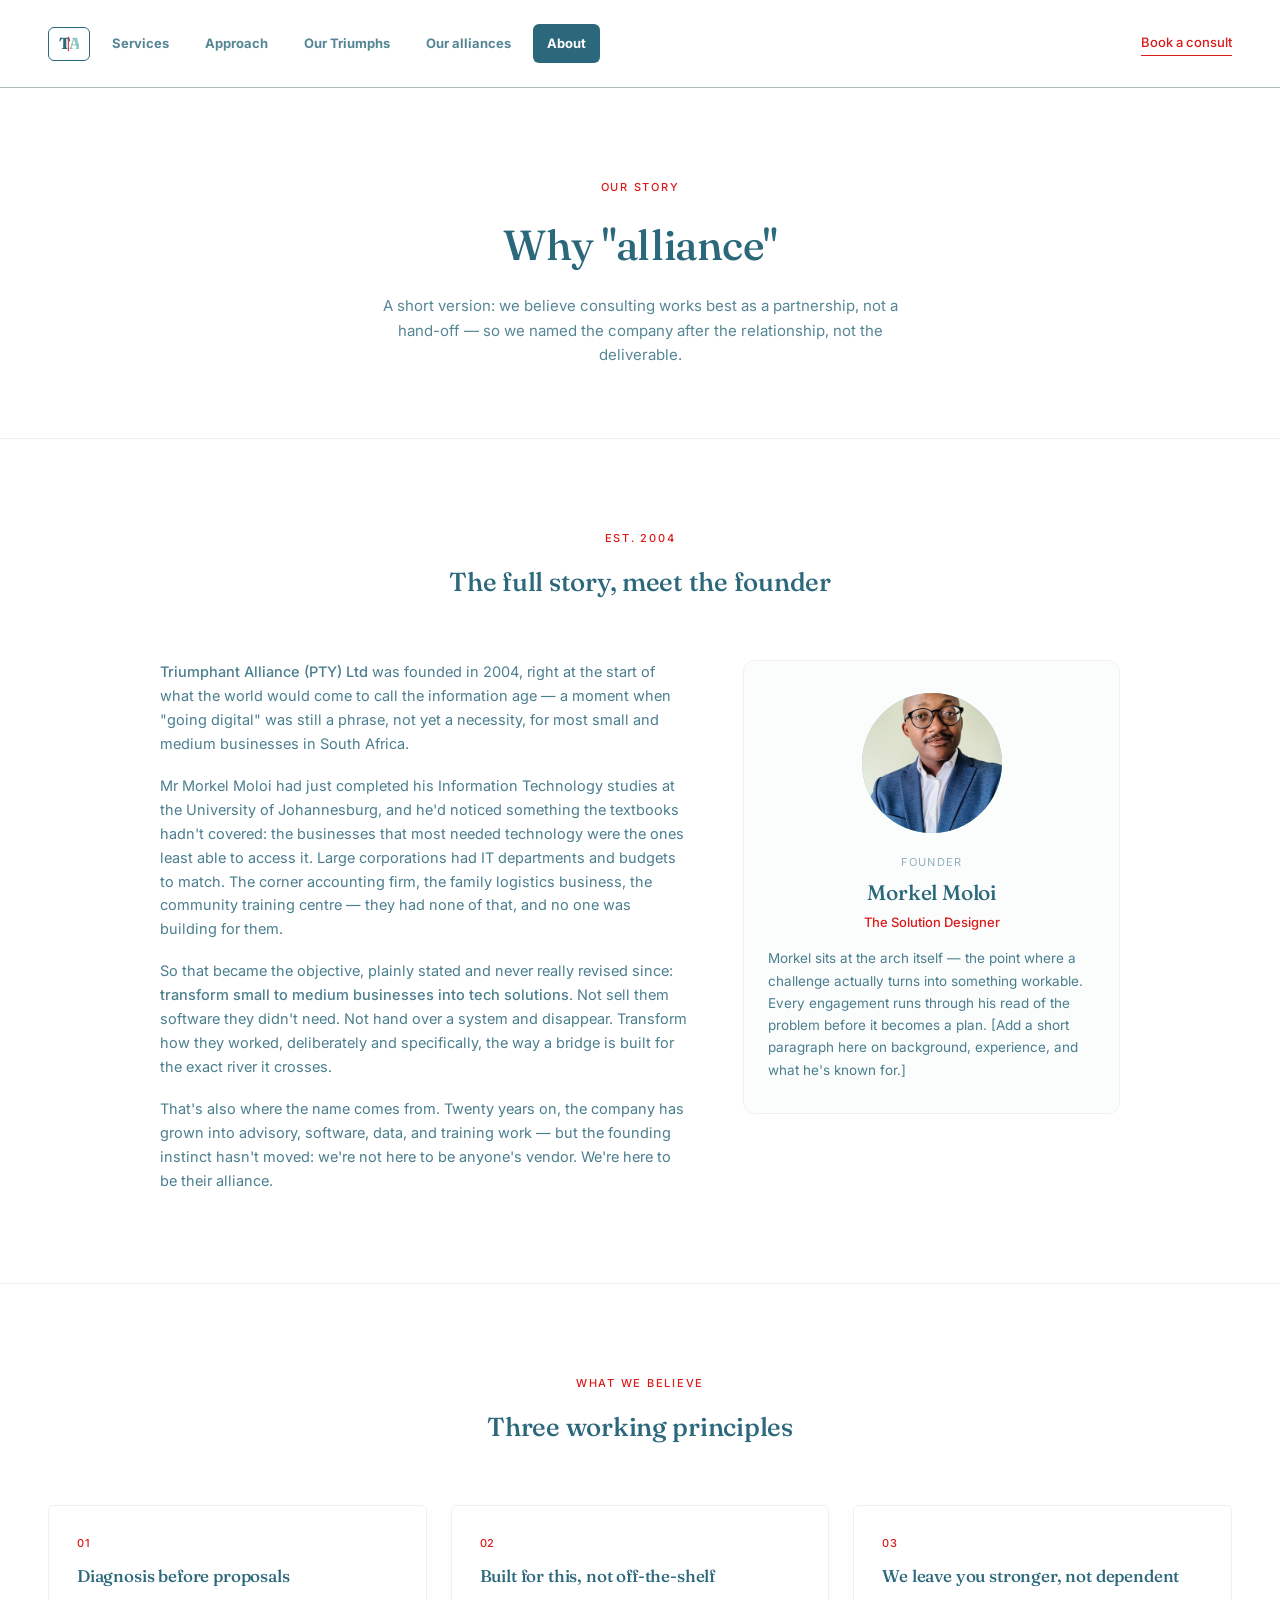
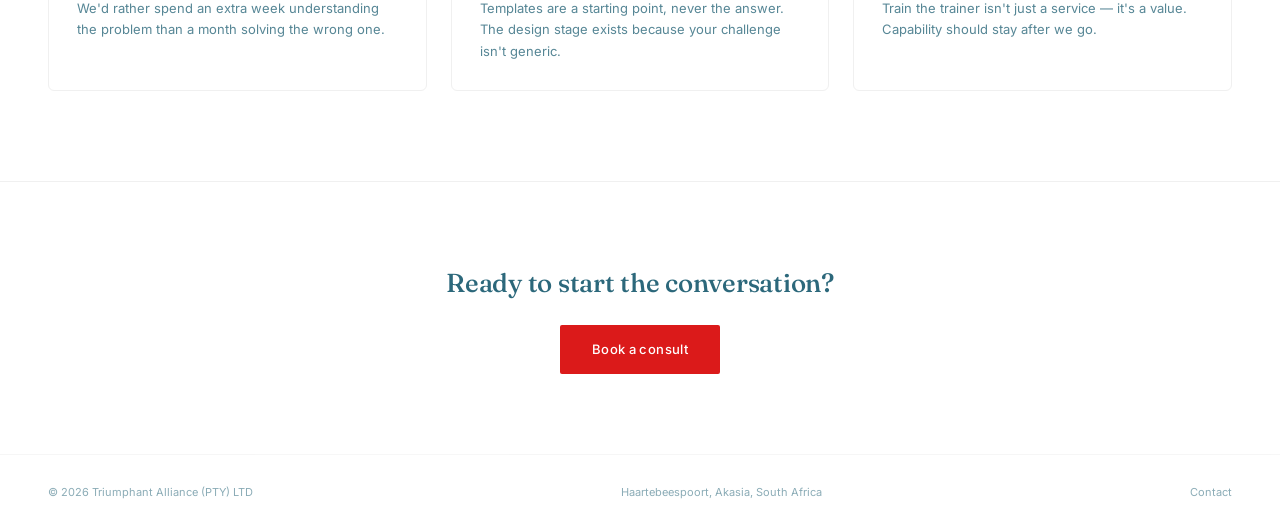
==== about.html @ 59408285 "initial site" ====
<!DOCTYPE html>
<html lang="en">
<head>
<script>document.documentElement.classList.add('js');</script>
<meta charset="UTF-8">
<meta name="viewport" content="width=device-width, initial-scale=1.0">
<title>About — Triumphant Alliance (PTY) LTD</title>
<link rel="icon" href="assets/favicon.svg" type="image/svg+xml">
<link rel="preconnect" href="https://fonts.googleapis.com">
<link rel="preconnect" href="https://fonts.gstatic.com" crossorigin>
<link href="https://fonts.googleapis.com/css2?family=Fraunces:opsz,wght@9..144,400;9..144,500;9..144,600&family=Inter:wght@400;500;600&display=swap" rel="stylesheet">
<link rel="stylesheet" href="css/style.css">
</head>
<body>

<header class="site-header">
<nav class="nav">
  <div class="links">
  <a href="index.html" class="home-icon" aria-label="Home">
    <svg width="20" height="20" viewBox="0 0 30 30">
      <text x="0" y="22" font-family="Fraunces, serif" font-size="24" font-weight="700" fill="#2C687B">T</text>
      <text x="15" y="22" font-family="Fraunces, serif" font-size="24" font-weight="700" fill="#8CC7C4">A</text>
      <line x1="14" y1="4" x2="14" y2="26" stroke="#DB1A1A" stroke-width="1.5"/>
    </svg>
  </a>
    <a href="services.html">Services</a>
    <a href="approach.html">Approach</a>
    <a href="work.html">Our Triumphs</a>
    <a href="clients.html">Our alliances</a>
    <a href="about.html" class="active">About</a>
  </div>
    <div class="nav-right">
<a href="contact.html" class="cta">Book a consult</a>
  <button class="nav-toggle" aria-label="Open menu" aria-expanded="false" onclick="var m=document.getElementById('mobileMenu'); var open=m.classList.toggle('open'); this.setAttribute('aria-expanded', open);">
    <svg width="22" height="22" viewBox="0 0 22 22"><line x1="2" y1="6" x2="20" y2="6" stroke="#2C687B" stroke-width="1.6" stroke-linecap="round"/><line x1="2" y1="11" x2="20" y2="11" stroke="#2C687B" stroke-width="1.6" stroke-linecap="round"/><line x1="2" y1="16" x2="20" y2="16" stroke="#2C687B" stroke-width="1.6" stroke-linecap="round"/></svg>
  </button>
  </div>
</nav>
<div class="mobile-menu" id="mobileMenu">
  <a href="index.html">Home</a>
  <a href="services.html">Services</a>
  <a href="approach.html">Approach</a>
  <a href="work.html">Our Triumphs</a>
  <a href="clients.html">Our alliances</a>
  <a href="about.html" class="active">About</a>
  <a href="contact.html" style="color:var(--red); font-weight:500;">Book a consult</a>
</div>
</header>

<div class="page-hero">
  <div class="eyebrow">Our story</div>
  <h1>Why "alliance"</h1>
  <p>A short version: we believe consulting works best as a partnership, not a hand-off — so we named the company after the relationship, not the deliverable.</p>
</div>

<div class="section" style="border-bottom:1px solid #f0f0f0;">
  <div class="section-head"><div class="eyebrow">Est. 2004</div><h2>The full story, meet the founder</h2></div>
  <div class="story-founder">
    <div class="story-col">
      <p><strong style="color:var(--deepteal); font-weight:500;">Triumphant Alliance (PTY) Ltd</strong> was founded in 2004, right at the start of what the world would come to call the information age — a moment when "going digital" was still a phrase, not yet a necessity, for most small and medium businesses in South Africa.</p>
      <p>Mr Morkel Moloi had just completed his Information Technology studies at the University of Johannesburg, and he'd noticed something the textbooks hadn't covered: the businesses that most needed technology were the ones least able to access it. Large corporations had IT departments and budgets to match. The corner accounting firm, the family logistics business, the community training centre — they had none of that, and no one was building for them.</p>
      <p>So that became the objective, plainly stated and never really revised since: <strong style="color:var(--deepteal); font-weight:500;">transform small to medium businesses into tech solutions</strong>. Not sell them software they didn't need. Not hand over a system and disappear. Transform how they worked, deliberately and specifically, the way a bridge is built for the exact river it crosses.</p>
      <p>That's also where the name comes from. Twenty years on, the company has grown into advisory, software, data, and training work — but the founding instinct hasn't moved: we're not here to be anyone's vendor. We're here to be their alliance.</p>
    </div>
    <div class="founder-col">
      <div class="photo-wrap" style="width:140px; height:140px; margin:0 auto 20px;"><img src="assets/morkel.jpg" alt="Morkel Moloi"></div>
      <div class="k" style="text-align:center;">Founder</div>
      <h3 style="text-align:center; font-size:21px; margin-bottom:2px;">Morkel Moloi</h3>
      <div class="role" style="text-align:center;">The Solution Designer</div>
      <p style="font-size:13.5px; opacity:0.85;">Morkel sits at the arch itself — the point where a challenge actually turns into something workable. Every engagement runs through his read of the problem before it becomes a plan. [Add a short paragraph here on background, experience, and what he's known for.]</p>
    </div>
  </div>
</div>

<div class="section">
  <div class="section-head"><div class="eyebrow">What we believe</div><h2>Three working principles</h2></div>
  <div class="card-grid">
    <div class="card">
      <div class="tag">01</div>
      <h3>Diagnosis before proposals</h3>
      <p>We'd rather spend an extra week understanding the problem than a month solving the wrong one.</p>
    </div>
    <div class="card">
      <div class="tag">02</div>
      <h3>Built for this, not off-the-shelf</h3>
      <p>Templates are a starting point, never the answer. The design stage exists because your challenge isn't generic.</p>
    </div>
    <div class="card">
      <div class="tag">03</div>
      <h3>We leave you stronger, not dependent</h3>
      <p>Train the trainer isn't just a service — it's a value. Capability should stay after we go.</p>
    </div>
  </div>
</div>

<div class="cta-band">
  <h2>Ready to start the conversation?</h2>
  <a href="contact.html" class="btn btn-primary">Book a consult</a>
</div>

<footer class="foot">
  <span>© <span id="year"></span> Triumphant Alliance (PTY) LTD</span>
  <span>Haartebeespoort, Akasia, South Africa</span>
  <span><a href="contact.html">Contact</a></span>
</footer>

<script src="js/main.js"></script>
<script>document.getElementById('year').textContent = new Date().getFullYear();</script>
</body>
</html>
---- css/style.css ----
:root{
  --red:#DB1A1A;
  --offwhite:#FFF6F6;
  --lightteal:#8CC7C4;
  --deepteal:#2C687B;
  --ink:#183842;
}
*{box-sizing:border-box; margin:0; padding:0;}
body{background:#fff; color:var(--deepteal); font-family:'Inter', sans-serif; line-height:1.65; font-size:16px;}
h1,h2,h3,h4{font-family:'Fraunces', serif; font-weight:500; letter-spacing:-0.01em; color:var(--deepteal);}
a{color:inherit; text-decoration:none;}
img{max-width:100%; display:block;}
.container{max-width:1080px; margin:0 auto; padding:0 48px;}
.eyebrow{font-size:11px; letter-spacing:0.16em; text-transform:uppercase; color:var(--red); font-weight:500;}

/* Header / Nav */
.site-header{background:#fff; z-index:1000;}
.nav{display:flex; justify-content:space-between; align-items:center; padding:24px 48px; border-bottom:1px solid rgba(24,56,66,0.35); position:relative;}
.nav .links{display:flex; align-items:center; gap:8px; font-size:13px;}
.nav .links a{opacity:0.8; font-weight:700; padding:9px 14px; border-radius:6px; transition:background-color .15s, color .15s, opacity .15s;}
.nav .links a:hover, .nav .links a.active, .nav .links a:focus{opacity:1; color:#fff; background-color:var(--deepteal);}
.nav .links .home-icon{display:flex; align-items:center; opacity:1; padding:6px 10px; border:1.5px solid var(--deepteal); border-radius:6px;}
.nav .links .home-icon:hover{background-color:var(--deepteal);}
.nav .links .home-icon svg{display:block;}
.nav .cta{font-size:13px; color:var(--red); font-weight:500; border-bottom:1px solid var(--red); padding-bottom:2px; white-space:nowrap;}
.nav-right{display:flex; align-items:center; gap:24px;}
.nav-toggle{display:none; background:none; border:none; cursor:pointer; padding:6px; align-items:center; justify-content:center;}
.nav-toggle svg{display:block;}
.mobile-menu{display:none; flex-direction:column; border-bottom:1px solid rgba(24,56,66,0.35); background:#fff;}
.mobile-menu a{padding:16px 24px; font-size:14px; font-weight:700; border-bottom:1px solid #f5f5f5; opacity:0.8; transition:background-color .15s, color .15s, opacity .15s;}
.mobile-menu a:hover, .mobile-menu a:active, .mobile-menu a.active{opacity:1; color:#fff; background-color:var(--deepteal);}
.mobile-menu.open{display:flex;}

@media (min-width:821px){
  .site-header{position:sticky; top:0;}
}
@media (max-width:820px){
  .nav{padding:18px 20px; border-bottom:none;}
  .nav .links{display:flex; gap:0;}
  .nav .links a:not(.home-icon){display:none;}
  .nav .cta{display:none;}
  .nav-toggle{display:flex;}
}

/* Buttons */
.btn{display:inline-block; font-size:13px; padding:14px 32px; border-radius:2px; letter-spacing:0.03em; font-weight:500;}
.btn-primary{background:var(--red); color:#fff;}
.btn-dark{background:var(--deepteal); color:#fff;}

/* Hero (page headers) */
.page-hero{padding:90px 48px 70px; text-align:center; border-bottom:1px solid #f0f0f0;}
.page-hero h1{font-size:clamp(28px, 6vw, 42px); max-width:720px; margin:14px auto 14px;}
.page-hero p{opacity:0.8; font-size:15px; max-width:520px; margin:0 auto;}
@media (max-width:600px){
  .page-hero{padding:56px 24px 46px;}
}

/* Services grid with hover tooltip */
.services-grid{display:grid; grid-template-columns:repeat(2,1fr); gap:1px; background:#f0f0f0; border:1px solid #f0f0f0; margin-top:8px;}
.service-item{background:#fff; padding:40px; position:relative; cursor:default;}
.service-item h3{font-size:19px; margin-bottom:8px;}
.service-item .tag{font-size:11px; opacity:0.5; letter-spacing:0.06em; text-transform:uppercase;}
.service-item .tooltip{
  position:absolute; left:40px; right:40px; bottom:0; top:0;
  background:var(--deepteal); color:#fff; padding:40px;
  opacity:0; transform:translateY(6px); pointer-events:none;
  transition:opacity .25s ease, transform .25s ease;
  display:flex; align-items:center;
}
.service-item:hover .tooltip{opacity:1; transform:translateY(0);}
.service-item .tooltip p{font-size:13.5px; line-height:1.6;}
@media (max-width:720px){
  .services-grid{grid-template-columns:1fr;}
  .service-item .tooltip{position:static; opacity:1; transform:none; pointer-events:auto; margin-top:12px; padding:20px;}
}

/* Approach flow (3 moves, icon-led) */
.flow-section{padding:90px 48px;}
.flow{display:flex; align-items:stretch; justify-content:center; gap:0; max-width:900px; margin:24px auto 0;}
.flow-step{flex:0 0 220px; text-align:center; padding:28px 18px; border-radius:12px; display:flex; flex-direction:column;}
html.js .flow-step{opacity:0; transform:translateY(14px); transition:opacity .6s ease, transform .6s ease;}
html.js .flow-step.reveal{opacity:1; transform:translateY(0);}
.flow-step .icon{width:64px; height:64px; margin:0 auto 20px; display:flex; align-items:center; justify-content:center; border:1px solid rgba(44,104,123,0.2); border-radius:50%;}
.flow-step .num{font-size:11px; letter-spacing:0.12em; text-transform:uppercase; opacity:0.5; margin-bottom:8px;}
.flow-step h3{font-size:18px; margin-bottom:10px;}
.flow-step p{font-size:13px; opacity:0.85; max-width:190px; margin:0 auto;}
.step-diagnose{background-color:rgba(143,42,42,0.2);}
.step-diagnose p{color:#2C687B;}
.step-design{background-color:rgba(27,58,66,0.2);}
.step-design p{color:#1B3A42;}
.step-deliver{background-color:rgba(44,104,123,0.2);}
.step-deliver p{color:#8F2A2A;}
.flow-arrow{flex:0 0 60px; display:flex; align-items:center; justify-content:center; padding-top:22px;}
html.js .flow-arrow svg path{stroke-dasharray:40; stroke-dashoffset:40; transition:stroke-dashoffset .8s ease;}
html.js .flow.reveal .flow-arrow svg path{stroke-dashoffset:0;}
@media (max-width:760px){
  .flow{flex-direction:column; align-items:center; gap:8px;}
  .flow-arrow{transform:rotate(90deg); padding:4px 0;}
  .flow-step{flex:none; width:100%; max-width:260px;}
}
.bridge-section{padding:90px 48px; background:#FBFDFC; border-top:1px solid #f0f0f0; border-bottom:1px solid #f0f0f0;}
.bridge-head{text-align:center; margin-bottom:56px;}
.bridge-head h2{font-size:26px; max-width:480px; margin:14px auto 0;}
.bridge-diagram{position:relative; max-width:760px; margin:0 auto;}
.btrack{display:flex; align-items:flex-end; justify-content:space-between; position:relative;}
.bpost{flex:0 0 200px; text-align:center; z-index:2;}
html.js .bpost{opacity:0; transform:translateY(10px); transition:opacity .6s ease, transform .6s ease;}
html.js .bpost.reveal{opacity:1; transform:translateY(0);}
html.js .bpost.solution{transition-delay:2.6s;}
.bpost .dot{width:14px; height:14px; border-radius:50%; margin:0 auto 18px; background:var(--deepteal);}
.bpost.solution .dot{background:var(--red);}
.bpost .k{font-size:11px; letter-spacing:0.12em; text-transform:uppercase; opacity:0.5; margin-bottom:6px;}
.bpost .v{font-family:'Fraunces',serif; font-size:19px;}
.bpost.solution .v{color:var(--red);}
.bpost p{font-size:12.5px; opacity:0.8; margin-top:8px; max-width:180px; margin-left:auto; margin-right:auto;}
.barch{flex:1; height:80px; position:relative; margin:0 -10px;}
.barch svg{width:100%; height:100%; display:block; overflow:visible;}
html.js .barch path.arch-left{stroke-dasharray:300; stroke-dashoffset:300; transition:stroke-dashoffset 1s cubic-bezier(.4,0,.2,1) 0s;}
html.js .barch path.arch-right{stroke-dasharray:300; stroke-dashoffset:300; transition:stroke-dashoffset 1s cubic-bezier(.4,0,.2,1) 1.6s;}
html.js .bridge-diagram.reveal .barch path{stroke-dashoffset:0;}
.barch-label{position:absolute; top:-38px; left:50%; transform:translateX(-50%); text-align:center;}
html.js .barch-label{opacity:0; transition:opacity .5s ease 1s;}
html.js .bridge-diagram.reveal .barch-label{opacity:1;}
.barch-label .k{font-size:11px; letter-spacing:0.12em; text-transform:uppercase; opacity:0.5;}
.barch-label .v{font-family:'Fraunces',serif; font-size:16px; color:#3a9088; font-weight:500; border:1.5px solid var(--red); border-radius:6px; padding:3px 12px; display:inline-block; margin-top:4px;}

@media (max-width:640px){
  .bridge-section{padding:56px 24px;}
  .bridge-diagram{display:flex; flex-direction:column; align-items:center;}
  .barch-label{position:static; transform:none; margin-bottom:28px; opacity:1; transition:none;}
  .btrack{flex-direction:column; align-items:center; gap:0;}
  .bpost{flex:none; width:100%; max-width:280px;}
  .barch{width:2px; height:56px; flex:none; margin:4px 0; background:var(--lightteal); opacity:0.5; border-radius:1px;}
  .barch svg{display:none;}
}

/* Process strip */
.strip{display:grid; grid-template-columns:repeat(3,1fr); border-bottom:1px solid #f0f0f0;}
.scard{padding:56px 40px; border-right:1px solid #f0f0f0;}
.scard:last-child{border-right:none;}
.scard .num{font-size:12px; opacity:0.4; margin-bottom:14px;}
.scard h3{font-size:17px; margin-bottom:10px;}
.scard p{font-size:13px; opacity:0.8;}
@media (max-width:720px){ .strip{grid-template-columns:1fr;} .scard{border-right:none; border-bottom:1px solid #f0f0f0;} }

/* Story + founder side by side (about page) */
.story-founder{display:grid; grid-template-columns:1.4fr 1fr; gap:56px; max-width:960px; margin:0 auto; align-items:start;}
.story-col p{font-size:14.5px; opacity:0.85; margin-bottom:18px;}
.story-col p:last-child{margin-bottom:0;}
.founder-col{background:var(--tan, #FBFDFC); border:1px solid #f0f0f0; border-radius:12px; padding:32px 24px;}
.founder-col .photo-wrap{border-radius:50%; overflow:hidden; background:var(--lightteal);}
.founder-col .photo-wrap img{width:100%; height:100%; object-fit:cover; filter:grayscale(15%) contrast(1.02);}
.founder-col .k{font-size:11px; letter-spacing:0.12em; text-transform:uppercase; opacity:0.5; margin-bottom:4px;}
.founder-col .role{font-size:13px; color:var(--red); font-weight:500; margin-bottom:14px; text-align:center;}
@media (max-width:820px){
  .story-founder{grid-template-columns:1fr; gap:32px;}
  .founder-col{max-width:360px; margin:0 auto;}
}

/* Person / founder card */
.people{padding:90px 48px; border-bottom:1px solid #f0f0f0;}
.people-head{text-align:center; margin-bottom:56px;}
.people-head h2{font-size:26px; margin-top:14px;}
.person{display:flex; align-items:center; gap:48px; max-width:680px; margin:0 auto;}
.person .photo-wrap{flex:0 0 180px; height:180px; border-radius:50%; overflow:hidden; background:var(--lightteal);}
.person .photo-wrap img{width:100%; height:100%; object-fit:cover; filter:grayscale(15%) contrast(1.02);}
.person .info .k{font-size:11px; letter-spacing:0.12em; text-transform:uppercase; opacity:0.5; margin-bottom:6px;}
.person .info h3{font-size:24px; margin-bottom:4px;}
.person .info .role{font-size:13px; color:var(--red); font-weight:500; margin-bottom:14px;}
.person .info p{font-size:13.5px; opacity:0.85; max-width:380px;}
@media (max-width:640px){ .person{flex-direction:column; text-align:center;} }

/* Generic content sections */
.section{padding:90px 48px; border-bottom:1px solid #f0f0f0;}
.section-head{text-align:center; margin-bottom:56px;}
.section-head h2{font-size:26px; margin-top:14px;}
.two-col{display:grid; grid-template-columns:1fr 1fr; gap:48px; max-width:900px; margin:0 auto;}
.two-col p{font-size:14px; opacity:0.85; margin-bottom:14px;}
@media (max-width:720px){ .two-col{grid-template-columns:1fr;} }

/* Cards (work / clients) */
.card-grid{display:grid; grid-template-columns:repeat(3,1fr); gap:24px; margin-top:8px;}
.card{border:1px solid #f0f0f0; border-radius:6px; padding:28px; background:#fff;}
.card .tag{font-size:11px; color:var(--red); font-weight:500; letter-spacing:0.06em; text-transform:uppercase; margin-bottom:10px;}
.card h3{font-size:17px; margin-bottom:8px;}
.card p{font-size:13px; opacity:0.8;}
@media (max-width:820px){ .card-grid{grid-template-columns:1fr 1fr;} }
@media (max-width:560px){ .card-grid{grid-template-columns:1fr;} }

.logo-grid{display:grid; grid-template-columns:repeat(4,1fr); gap:1px; background:#f0f0f0; border:1px solid #f0f0f0; margin-top:8px;}
.logo-tile{background:#fff; height:110px; display:flex; align-items:center; justify-content:center; font-family:'Fraunces',serif; font-size:14px; padding:16px;}
.logo-tile img{max-width:100%; max-height:100%; object-fit:contain;}
@media (max-width:720px){ .logo-grid{grid-template-columns:repeat(2,1fr);} }

blockquote{font-family:'Fraunces',serif; font-size:20px; text-align:center; max-width:640px; margin:40px auto 0; color:var(--deepteal); font-style:normal;}
blockquote cite{display:block; font-family:'Inter',sans-serif; font-size:12px; opacity:0.6; margin-top:14px; font-style:normal;}

/* Contact */
.contact-grid{display:grid; grid-template-columns:1fr 1fr; gap:56px; max-width:900px; margin:0 auto;}
.contact-details .row{display:flex; gap:14px; margin-bottom:22px; font-size:14px;}
.contact-details .row .k{font-size:11px; letter-spacing:0.1em; text-transform:uppercase; opacity:0.5; display:block; margin-bottom:2px;}
.contact-form label{display:block; font-size:12px; letter-spacing:0.04em; text-transform:uppercase; opacity:0.6; margin-bottom:6px;}
.contact-form input, .contact-form textarea{
  width:100%; padding:12px 14px; border:1px solid #ddd; border-radius:4px; font-family:'Inter',sans-serif; font-size:14px;
  margin-bottom:18px; color:var(--deepteal);
}
.contact-form textarea{min-height:120px; resize:vertical;}
.contact-form button{border:none; cursor:pointer; font-family:'Inter',sans-serif;}
@media (max-width:720px){ .contact-grid{grid-template-columns:1fr;} }

/* CTA band */
.cta-band{padding:80px 48px; text-align:center;}
.cta-band h2{font-size:26px; margin-bottom:20px;}

/* Footer */
.foot{padding:28px 48px; border-top:1px solid #f0f0f0; display:flex; justify-content:space-between; font-size:11px; opacity:0.55; flex-wrap:wrap; gap:10px;}

/* Scroll cue (home only) */
.scroll-cue{display:flex; flex-direction:column; align-items:center; gap:8px; margin-top:56px; cursor:pointer; opacity:0.55;}
.scroll-cue span{font-size:10px; letter-spacing:0.14em; text-transform:uppercase;}
.scroll-cue .chev{animation:bob 1.8s ease-in-out infinite;}
@keyframes bob{0%,100%{transform:translateY(0); opacity:0.4;} 50%{transform:translateY(6px); opacity:0.9;}}

/* General mobile spacing */
@media (max-width:600px){
  .container, .section, .people, .cta-band, .foot{padding-left:24px; padding-right:24px;}
  .section, .people{padding-top:56px; padding-bottom:56px;}
  .cta-band{padding-top:56px; padding-bottom:56px;}
  .card-grid{gap:16px;}
  .contact-grid{gap:36px;}
  blockquote{font-size:17px;}
}
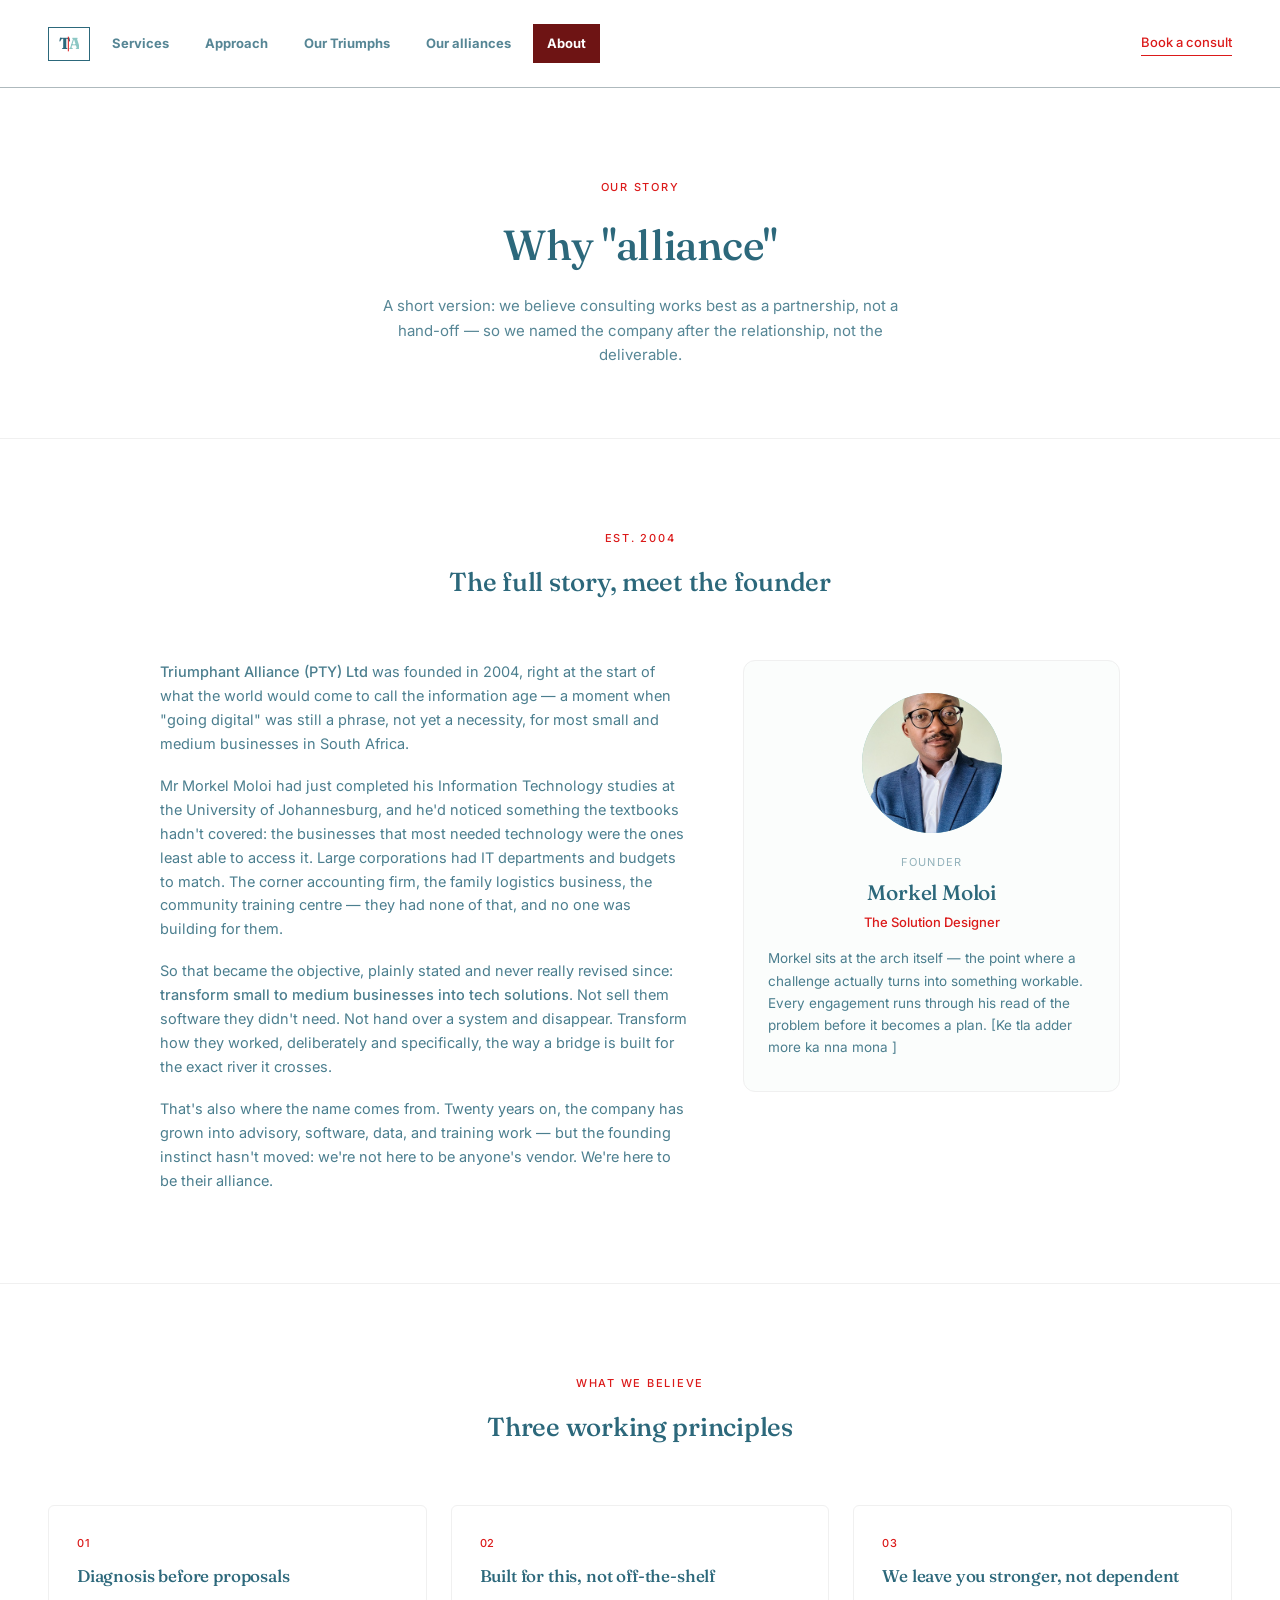
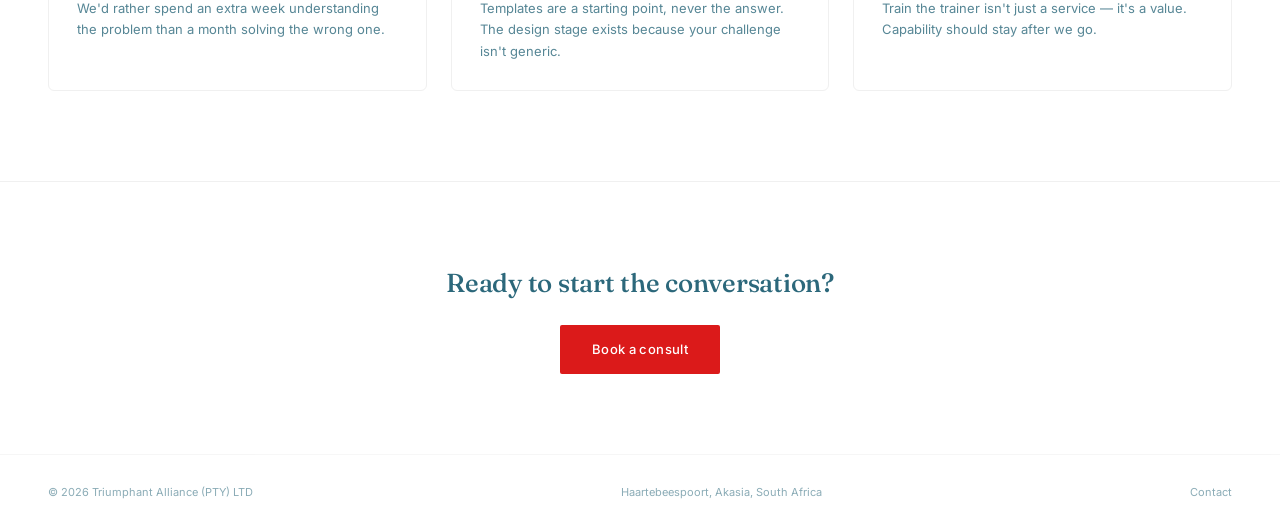
==== commit 5d4db479: "fix bridge animation timing and mobile reveal order" ====
--- a/about.html
+++ b/about.html
@@ -67,7 +67,7 @@
       <div class="k" style="text-align:center;">Founder</div>
       <h3 style="text-align:center; font-size:21px; margin-bottom:2px;">Morkel Moloi</h3>
       <div class="role" style="text-align:center;">The Solution Designer</div>
-      <p style="font-size:13.5px; opacity:0.85;">Morkel sits at the arch itself — the point where a challenge actually turns into something workable. Every engagement runs through his read of the problem before it becomes a plan. [Add a short paragraph here on background, experience, and what he's known for.]</p>
+      <p style="font-size:13.5px; opacity:0.85;">Morkel sits at the arch itself — the point where a challenge actually turns into something workable. Every engagement runs through his read of the problem before it becomes a plan. [Ke tla adder more ka nna mona ]</p>
     </div>
   </div>
 </div>
--- a/css/style.css
+++ b/css/style.css
@@ -1,5 +1,6 @@
 :root{
   --red:#DB1A1A;
+  --maroon:#6E1414;
   --offwhite:#FFF6F6;
   --lightteal:#8CC7C4;
   --deepteal:#2C687B;
@@ -12,15 +13,17 @@
 img{max-width:100%; display:block;}
 .container{max-width:1080px; margin:0 auto; padding:0 48px;}
 .eyebrow{font-size:11px; letter-spacing:0.16em; text-transform:uppercase; color:var(--red); font-weight:500;}
+.flash-arrow{display:inline-block; font-weight:900; font-size:1.15em; animation:arrow-flash 2.2s ease-in-out infinite;}
+@keyframes arrow-flash{0%,100%{opacity:1;} 50%{opacity:0.25;}}
 
 /* Header / Nav */
 .site-header{background:#fff; z-index:1000;}
 .nav{display:flex; justify-content:space-between; align-items:center; padding:24px 48px; border-bottom:1px solid rgba(24,56,66,0.35); position:relative;}
 .nav .links{display:flex; align-items:center; gap:8px; font-size:13px;}
-.nav .links a{opacity:0.8; font-weight:700; padding:9px 14px; border-radius:6px; transition:background-color .15s, color .15s, opacity .15s;}
-.nav .links a:hover, .nav .links a.active, .nav .links a:focus{opacity:1; color:#fff; background-color:var(--deepteal);}
-.nav .links .home-icon{display:flex; align-items:center; opacity:1; padding:6px 10px; border:1.5px solid var(--deepteal); border-radius:6px;}
-.nav .links .home-icon:hover{background-color:var(--deepteal);}
+.nav .links a{opacity:0.8; font-weight:700; padding:9px 14px; border-radius:0; transition:background-color .15s, color .15s, opacity .15s;}
+.nav .links a:hover, .nav .links a.active, .nav .links a:focus{opacity:1; color:#fff; background-color:var(--maroon);}
+.nav .links .home-icon{display:flex; align-items:center; opacity:1; padding:6px 10px; border:1.5px solid var(--deepteal); border-radius:0;}
+.nav .links .home-icon:hover{background-color:var(--maroon);}
 .nav .links .home-icon svg{display:block;}
 .nav .cta{font-size:13px; color:var(--red); font-weight:500; border-bottom:1px solid var(--red); padding-bottom:2px; white-space:nowrap;}
 .nav-right{display:flex; align-items:center; gap:24px;}
@@ -28,7 +31,7 @@
 .nav-toggle svg{display:block;}
 .mobile-menu{display:none; flex-direction:column; border-bottom:1px solid rgba(24,56,66,0.35); background:#fff;}
 .mobile-menu a{padding:16px 24px; font-size:14px; font-weight:700; border-bottom:1px solid #f5f5f5; opacity:0.8; transition:background-color .15s, color .15s, opacity .15s;}
-.mobile-menu a:hover, .mobile-menu a:active, .mobile-menu a.active{opacity:1; color:#fff; background-color:var(--deepteal);}
+.mobile-menu a:hover, .mobile-menu a:active, .mobile-menu a.active{opacity:1; color:#fff; background-color:var(--maroon);}
 .mobile-menu.open{display:flex;}
 
 @media (min-width:821px){
@@ -106,7 +109,7 @@
 .bpost{flex:0 0 200px; text-align:center; z-index:2;}
 html.js .bpost{opacity:0; transform:translateY(10px); transition:opacity .6s ease, transform .6s ease;}
 html.js .bpost.reveal{opacity:1; transform:translateY(0);}
-html.js .bpost.solution{transition-delay:2.6s;}
+html.js .bpost.solution{transition-delay:3s;}
 .bpost .dot{width:14px; height:14px; border-radius:50%; margin:0 auto 18px; background:var(--deepteal);}
 .bpost.solution .dot{background:var(--red);}
 .bpost .k{font-size:11px; letter-spacing:0.12em; text-transform:uppercase; opacity:0.5; margin-bottom:6px;}
@@ -115,11 +118,11 @@
 .bpost p{font-size:12.5px; opacity:0.8; margin-top:8px; max-width:180px; margin-left:auto; margin-right:auto;}
 .barch{flex:1; height:80px; position:relative; margin:0 -10px;}
 .barch svg{width:100%; height:100%; display:block; overflow:visible;}
-html.js .barch path.arch-left{stroke-dasharray:300; stroke-dashoffset:300; transition:stroke-dashoffset 1s cubic-bezier(.4,0,.2,1) 0s;}
-html.js .barch path.arch-right{stroke-dasharray:300; stroke-dashoffset:300; transition:stroke-dashoffset 1s cubic-bezier(.4,0,.2,1) 1.6s;}
+html.js .barch path.arch-left{stroke-dasharray:300; stroke-dashoffset:300; transition:stroke-dashoffset .7s cubic-bezier(.16,1,.3,1) 0s;}
+html.js .barch path.arch-right{stroke-dasharray:300; stroke-dashoffset:300; transition:stroke-dashoffset 2.3s cubic-bezier(.65,0,.35,1) .7s;}
 html.js .bridge-diagram.reveal .barch path{stroke-dashoffset:0;}
-.barch-label{position:absolute; top:-38px; left:50%; transform:translateX(-50%); text-align:center;}
-html.js .barch-label{opacity:0; transition:opacity .5s ease 1s;}
+.barch-label{position:absolute; top:-26px; left:50%; transform:translateX(-50%); text-align:center;}
+html.js .barch-label{opacity:0; transition:opacity .4s ease .55s;}
 html.js .bridge-diagram.reveal .barch-label{opacity:1;}
 .barch-label .k{font-size:11px; letter-spacing:0.12em; text-transform:uppercase; opacity:0.5;}
 .barch-label .v{font-family:'Fraunces',serif; font-size:16px; color:#3a9088; font-weight:500; border:1.5px solid var(--red); border-radius:6px; padding:3px 12px; display:inline-block; margin-top:4px;}
@@ -127,10 +130,11 @@
 @media (max-width:640px){
   .bridge-section{padding:56px 24px;}
   .bridge-diagram{display:flex; flex-direction:column; align-items:center;}
-  .barch-label{position:static; transform:none; margin-bottom:28px; opacity:1; transition:none;}
-  .btrack{flex-direction:column; align-items:center; gap:0;}
-  .bpost{flex:none; width:100%; max-width:280px;}
-  .barch{width:2px; height:56px; flex:none; margin:4px 0; background:var(--lightteal); opacity:0.5; border-radius:1px;}
+  .btrack{display:contents;}
+  .bpost.challenge{order:1; flex:none; width:100%; max-width:280px;}
+  .barch-label{order:2; position:static; transform:none; margin:20px 0; opacity:1; transition:none;}
+  .barch{order:3; width:2px; height:56px; flex:none; margin:4px 0; background:var(--lightteal); opacity:0.5; border-radius:1px;}
+  .bpost.solution{order:4; flex:none; width:100%; max-width:280px;}
   .barch svg{display:none;}
 }
 
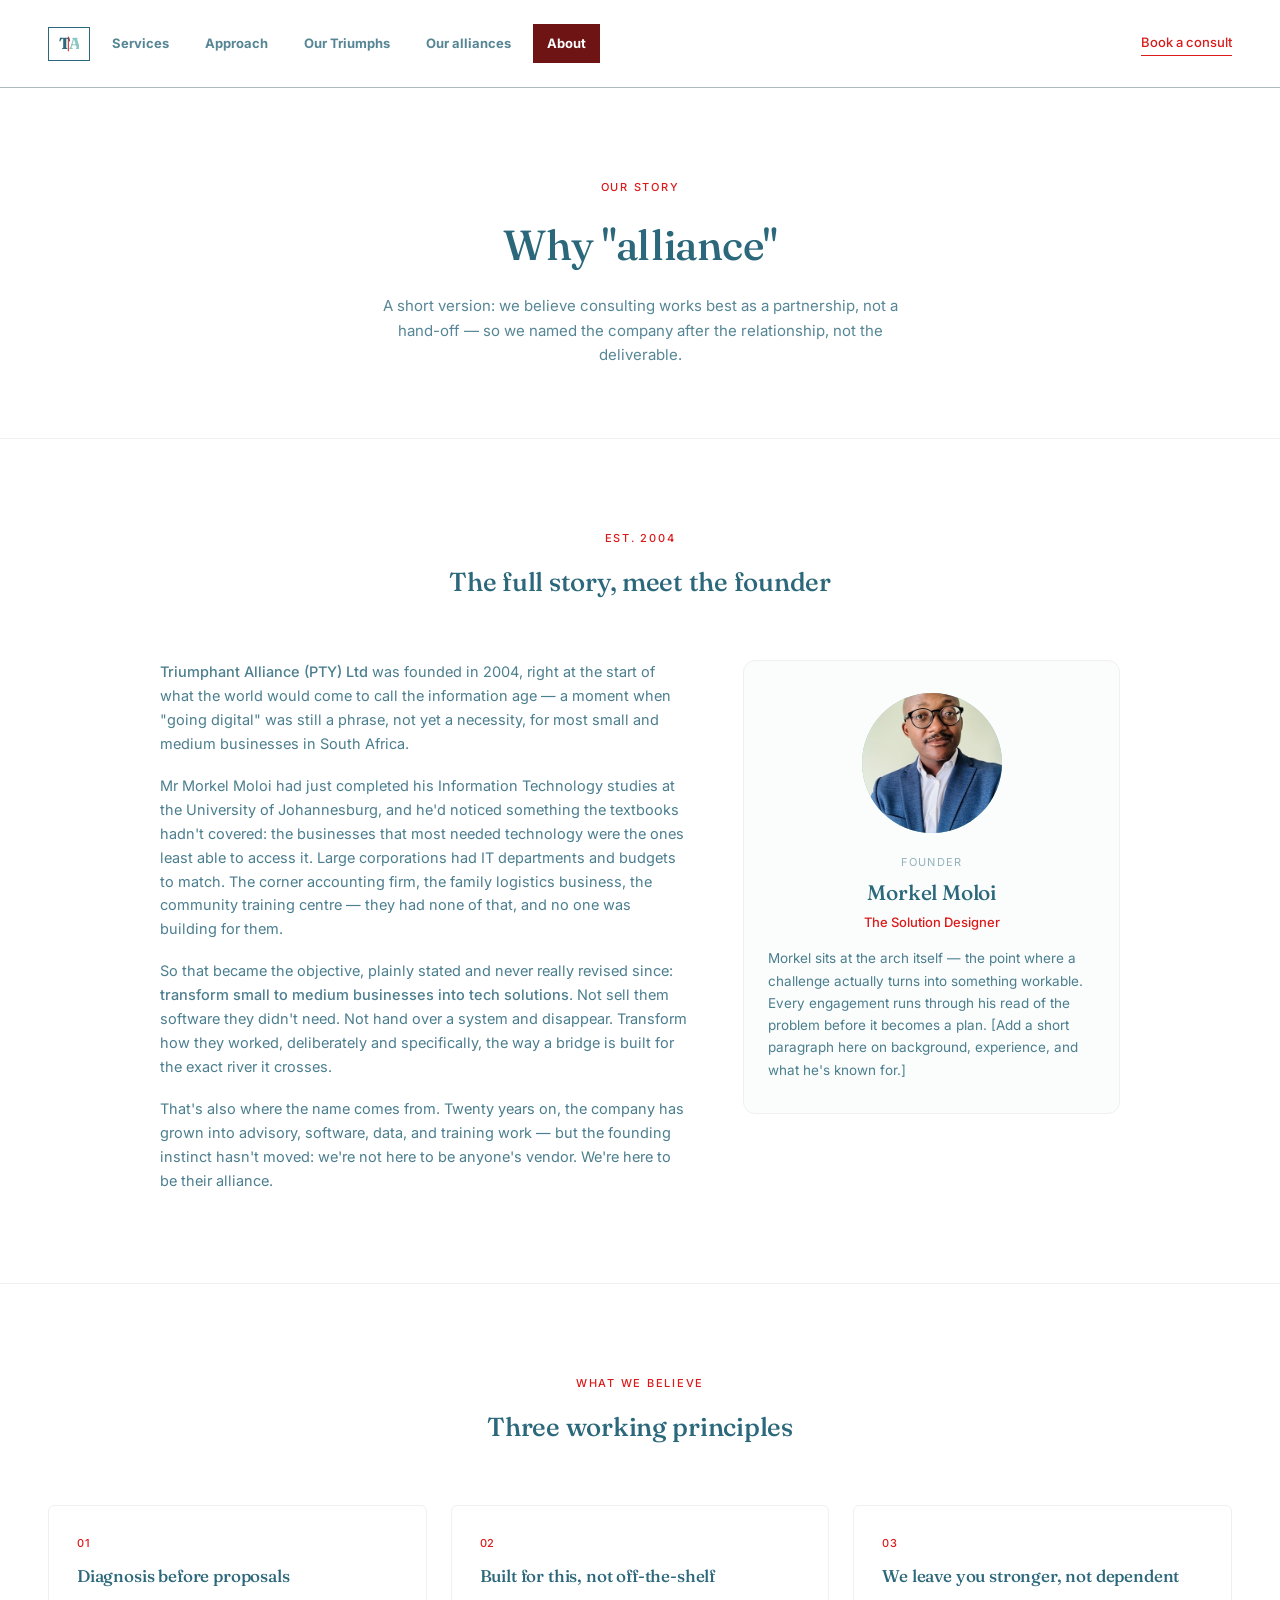
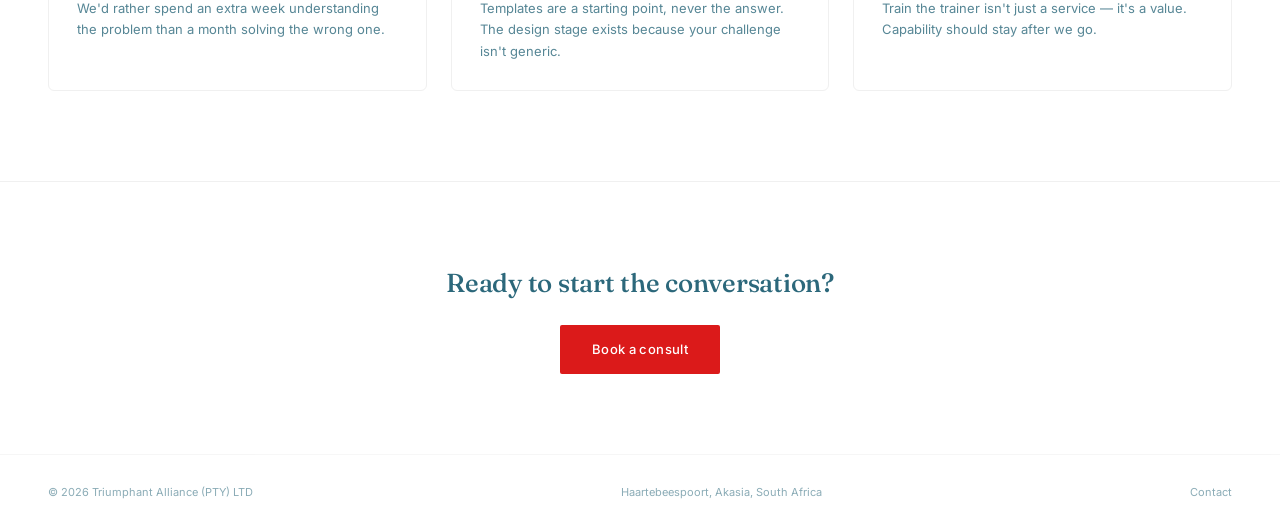
==== commit 81880a92: "fix bridge animation - single continuous line, no seam" ====
--- a/about.html
+++ b/about.html
@@ -67,7 +67,7 @@
       <div class="k" style="text-align:center;">Founder</div>
       <h3 style="text-align:center; font-size:21px; margin-bottom:2px;">Morkel Moloi</h3>
       <div class="role" style="text-align:center;">The Solution Designer</div>
-      <p style="font-size:13.5px; opacity:0.85;">Morkel sits at the arch itself — the point where a challenge actually turns into something workable. Every engagement runs through his read of the problem before it becomes a plan. [Ke tla adder more ka nna mona ]</p>
+      <p style="font-size:13.5px; opacity:0.85;">Morkel sits at the arch itself — the point where a challenge actually turns into something workable. Every engagement runs through his read of the problem before it becomes a plan. [Add a short paragraph here on background, experience, and what he's known for.]</p>
     </div>
   </div>
 </div>
--- a/css/style.css
+++ b/css/style.css
@@ -109,7 +109,7 @@
 .bpost{flex:0 0 200px; text-align:center; z-index:2;}
 html.js .bpost{opacity:0; transform:translateY(10px); transition:opacity .6s ease, transform .6s ease;}
 html.js .bpost.reveal{opacity:1; transform:translateY(0);}
-html.js .bpost.solution{transition-delay:3s;}
+html.js .bpost.solution{transition-delay:2.6s;}
 .bpost .dot{width:14px; height:14px; border-radius:50%; margin:0 auto 18px; background:var(--deepteal);}
 .bpost.solution .dot{background:var(--red);}
 .bpost .k{font-size:11px; letter-spacing:0.12em; text-transform:uppercase; opacity:0.5; margin-bottom:6px;}
@@ -118,11 +118,10 @@
 .bpost p{font-size:12.5px; opacity:0.8; margin-top:8px; max-width:180px; margin-left:auto; margin-right:auto;}
 .barch{flex:1; height:80px; position:relative; margin:0 -10px;}
 .barch svg{width:100%; height:100%; display:block; overflow:visible;}
-html.js .barch path.arch-left{stroke-dasharray:300; stroke-dashoffset:300; transition:stroke-dashoffset .7s cubic-bezier(.16,1,.3,1) 0s;}
-html.js .barch path.arch-right{stroke-dasharray:300; stroke-dashoffset:300; transition:stroke-dashoffset 2.3s cubic-bezier(.65,0,.35,1) .7s;}
+html.js .barch path.arch{stroke-dasharray:520; stroke-dashoffset:520; transition:stroke-dashoffset 2.6s cubic-bezier(.08,.82,.17,1) 0s;}
 html.js .bridge-diagram.reveal .barch path{stroke-dashoffset:0;}
 .barch-label{position:absolute; top:-26px; left:50%; transform:translateX(-50%); text-align:center;}
-html.js .barch-label{opacity:0; transition:opacity .4s ease .55s;}
+html.js .barch-label{opacity:0; transition:opacity .4s ease .95s;}
 html.js .bridge-diagram.reveal .barch-label{opacity:1;}
 .barch-label .k{font-size:11px; letter-spacing:0.12em; text-transform:uppercase; opacity:0.5;}
 .barch-label .v{font-family:'Fraunces',serif; font-size:16px; color:#3a9088; font-weight:500; border:1.5px solid var(--red); border-radius:6px; padding:3px 12px; display:inline-block; margin-top:4px;}
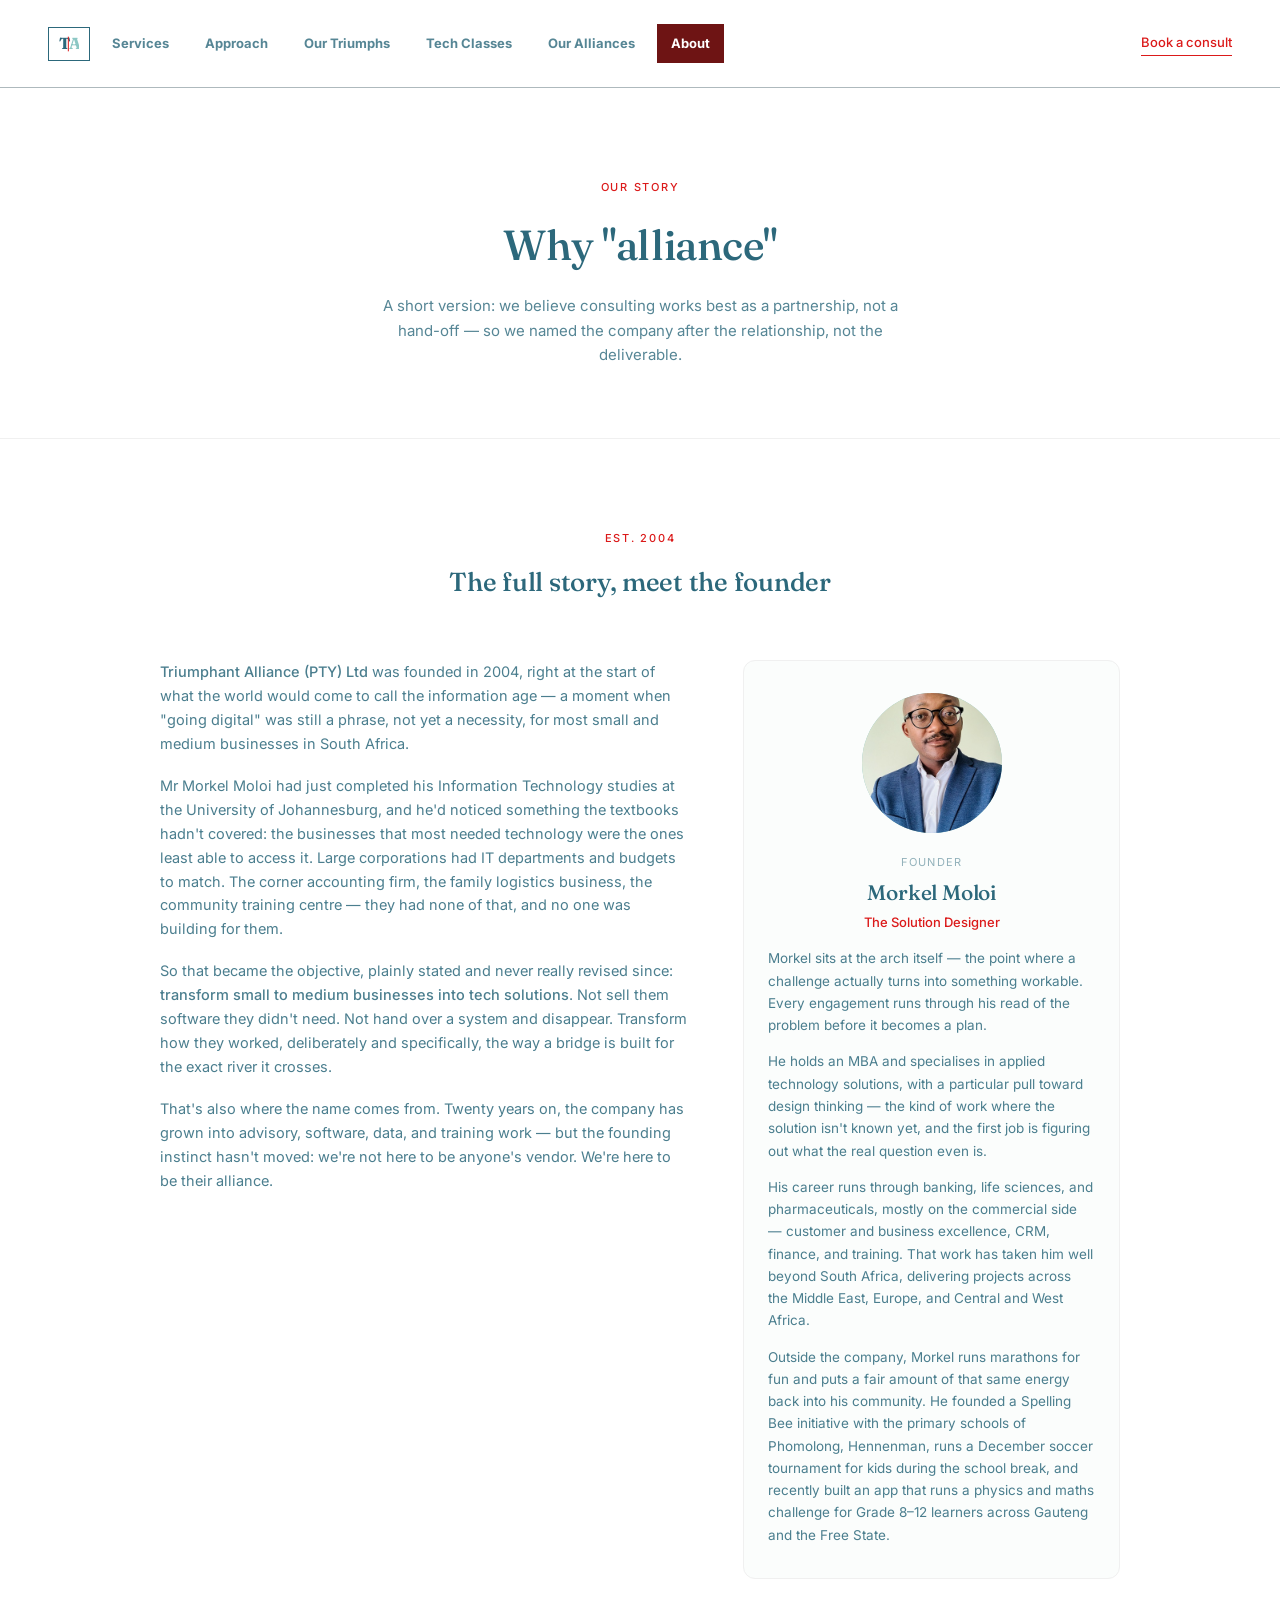
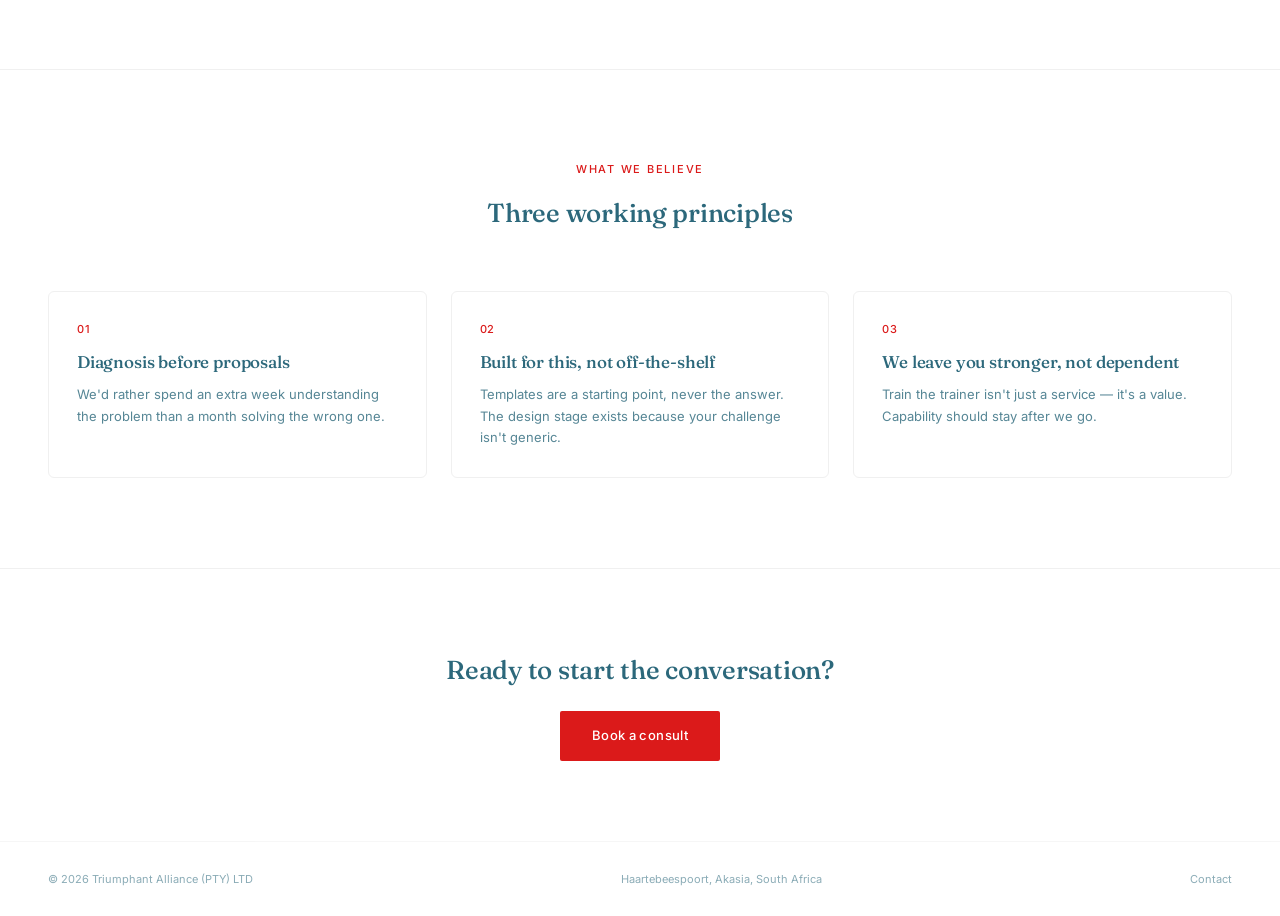
==== commit 839ac53f: "add Tech Classes page, fix flow icons, rewrite founder bio" ====
--- a/about.html
+++ b/about.html
@@ -26,7 +26,8 @@
     <a href="services.html">Services</a>
     <a href="approach.html">Approach</a>
     <a href="work.html">Our Triumphs</a>
-    <a href="clients.html">Our alliances</a>
+    <a href="tech-classes.html">Tech Classes</a>
+    <a href="clients.html">Our Alliances</a>
     <a href="about.html" class="active">About</a>
   </div>
     <div class="nav-right">
@@ -41,7 +42,8 @@
   <a href="services.html">Services</a>
   <a href="approach.html">Approach</a>
   <a href="work.html">Our Triumphs</a>
-  <a href="clients.html">Our alliances</a>
+  <a href="tech-classes.html">Tech Classes</a>
+  <a href="clients.html">Our Alliances</a>
   <a href="about.html" class="active">About</a>
   <a href="contact.html" style="color:var(--red); font-weight:500;">Book a consult</a>
 </div>
@@ -67,7 +69,10 @@
       <div class="k" style="text-align:center;">Founder</div>
       <h3 style="text-align:center; font-size:21px; margin-bottom:2px;">Morkel Moloi</h3>
       <div class="role" style="text-align:center;">The Solution Designer</div>
-      <p style="font-size:13.5px; opacity:0.85;">Morkel sits at the arch itself — the point where a challenge actually turns into something workable. Every engagement runs through his read of the problem before it becomes a plan. [Add a short paragraph here on background, experience, and what he's known for.]</p>
+      <p style="font-size:13.5px; opacity:0.85;">Morkel sits at the arch itself — the point where a challenge actually turns into something workable. Every engagement runs through his read of the problem before it becomes a plan.</p>
+      <p style="font-size:13.5px; opacity:0.85; margin-top:14px;">He holds an MBA and specialises in applied technology solutions, with a particular pull toward design thinking — the kind of work where the solution isn't known yet, and the first job is figuring out what the real question even is.</p>
+      <p style="font-size:13.5px; opacity:0.85; margin-top:14px;">His career runs through banking, life sciences, and pharmaceuticals, mostly on the commercial side — customer and business excellence, CRM, finance, and training. That work has taken him well beyond South Africa, delivering projects across the Middle East, Europe, and Central and West Africa.</p>
+      <p style="font-size:13.5px; opacity:0.85; margin-top:14px;">Outside the company, Morkel runs marathons for fun and puts a fair amount of that same energy back into his community. He founded a Spelling Bee initiative with the primary schools of Phomolong, Hennenman, runs a December soccer tournament for kids during the school break, and recently built an app that runs a physics and maths challenge for Grade 8–12 learners across Gauteng and the Free State.</p>
     </div>
   </div>
 </div>
--- a/css/style.css
+++ b/css/style.css
@@ -80,10 +80,10 @@
 /* Approach flow (3 moves, icon-led) */
 .flow-section{padding:90px 48px;}
 .flow{display:flex; align-items:stretch; justify-content:center; gap:0; max-width:900px; margin:24px auto 0;}
-.flow-step{flex:0 0 220px; text-align:center; padding:28px 18px; border-radius:12px; display:flex; flex-direction:column;}
+.flow-step{flex:0 0 220px; text-align:center; padding:44px 18px 28px; border-radius:12px; display:flex; flex-direction:column; position:relative;}
 html.js .flow-step{opacity:0; transform:translateY(14px); transition:opacity .6s ease, transform .6s ease;}
 html.js .flow-step.reveal{opacity:1; transform:translateY(0);}
-.flow-step .icon{width:64px; height:64px; margin:0 auto 20px; display:flex; align-items:center; justify-content:center; border:1px solid rgba(44,104,123,0.2); border-radius:50%;}
+.flow-step .icon{width:64px; height:64px; position:absolute; top:-32px; left:50%; transform:translateX(-50%); display:flex; align-items:center; justify-content:center; background:#fff; border:1px solid rgba(44,104,123,0.2); border-radius:50%; z-index:2;}
 .flow-step .num{font-size:11px; letter-spacing:0.12em; text-transform:uppercase; opacity:0.5; margin-bottom:8px;}
 .flow-step h3{font-size:18px; margin-bottom:10px;}
 .flow-step p{font-size:13px; opacity:0.85; max-width:190px; margin:0 auto;}
@@ -97,7 +97,7 @@
 html.js .flow-arrow svg path{stroke-dasharray:40; stroke-dashoffset:40; transition:stroke-dashoffset .8s ease;}
 html.js .flow.reveal .flow-arrow svg path{stroke-dashoffset:0;}
 @media (max-width:760px){
-  .flow{flex-direction:column; align-items:center; gap:8px;}
+  .flow{flex-direction:column; align-items:center; gap:44px;}
   .flow-arrow{transform:rotate(90deg); padding:4px 0;}
   .flow-step{flex:none; width:100%; max-width:260px;}
 }
@@ -109,7 +109,7 @@
 .bpost{flex:0 0 200px; text-align:center; z-index:2;}
 html.js .bpost{opacity:0; transform:translateY(10px); transition:opacity .6s ease, transform .6s ease;}
 html.js .bpost.reveal{opacity:1; transform:translateY(0);}
-html.js .bpost.solution{transition-delay:2.6s;}
+html.js .bpost.solution{transition-delay:3.4s;}
 .bpost .dot{width:14px; height:14px; border-radius:50%; margin:0 auto 18px; background:var(--deepteal);}
 .bpost.solution .dot{background:var(--red);}
 .bpost .k{font-size:11px; letter-spacing:0.12em; text-transform:uppercase; opacity:0.5; margin-bottom:6px;}
@@ -118,10 +118,10 @@
 .bpost p{font-size:12.5px; opacity:0.8; margin-top:8px; max-width:180px; margin-left:auto; margin-right:auto;}
 .barch{flex:1; height:80px; position:relative; margin:0 -10px;}
 .barch svg{width:100%; height:100%; display:block; overflow:visible;}
-html.js .barch path.arch{stroke-dasharray:520; stroke-dashoffset:520; transition:stroke-dashoffset 2.6s cubic-bezier(.08,.82,.17,1) 0s;}
+html.js .barch path.arch{stroke-dasharray:520; stroke-dashoffset:520; transition:stroke-dashoffset 3.4s linear 0s;}
 html.js .bridge-diagram.reveal .barch path{stroke-dashoffset:0;}
-.barch-label{position:absolute; top:-26px; left:50%; transform:translateX(-50%); text-align:center;}
-html.js .barch-label{opacity:0; transition:opacity .4s ease .95s;}
+.barch-label{position:absolute; top:-16px; left:50%; transform:translateX(-50%); text-align:center;}
+html.js .barch-label{opacity:0; transition:opacity .35s ease 1.7s;}
 html.js .bridge-diagram.reveal .barch-label{opacity:1;}
 .barch-label .k{font-size:11px; letter-spacing:0.12em; text-transform:uppercase; opacity:0.5;}
 .barch-label .v{font-family:'Fraunces',serif; font-size:16px; color:#3a9088; font-weight:500; border:1.5px solid var(--red); border-radius:6px; padding:3px 12px; display:inline-block; margin-top:4px;}
